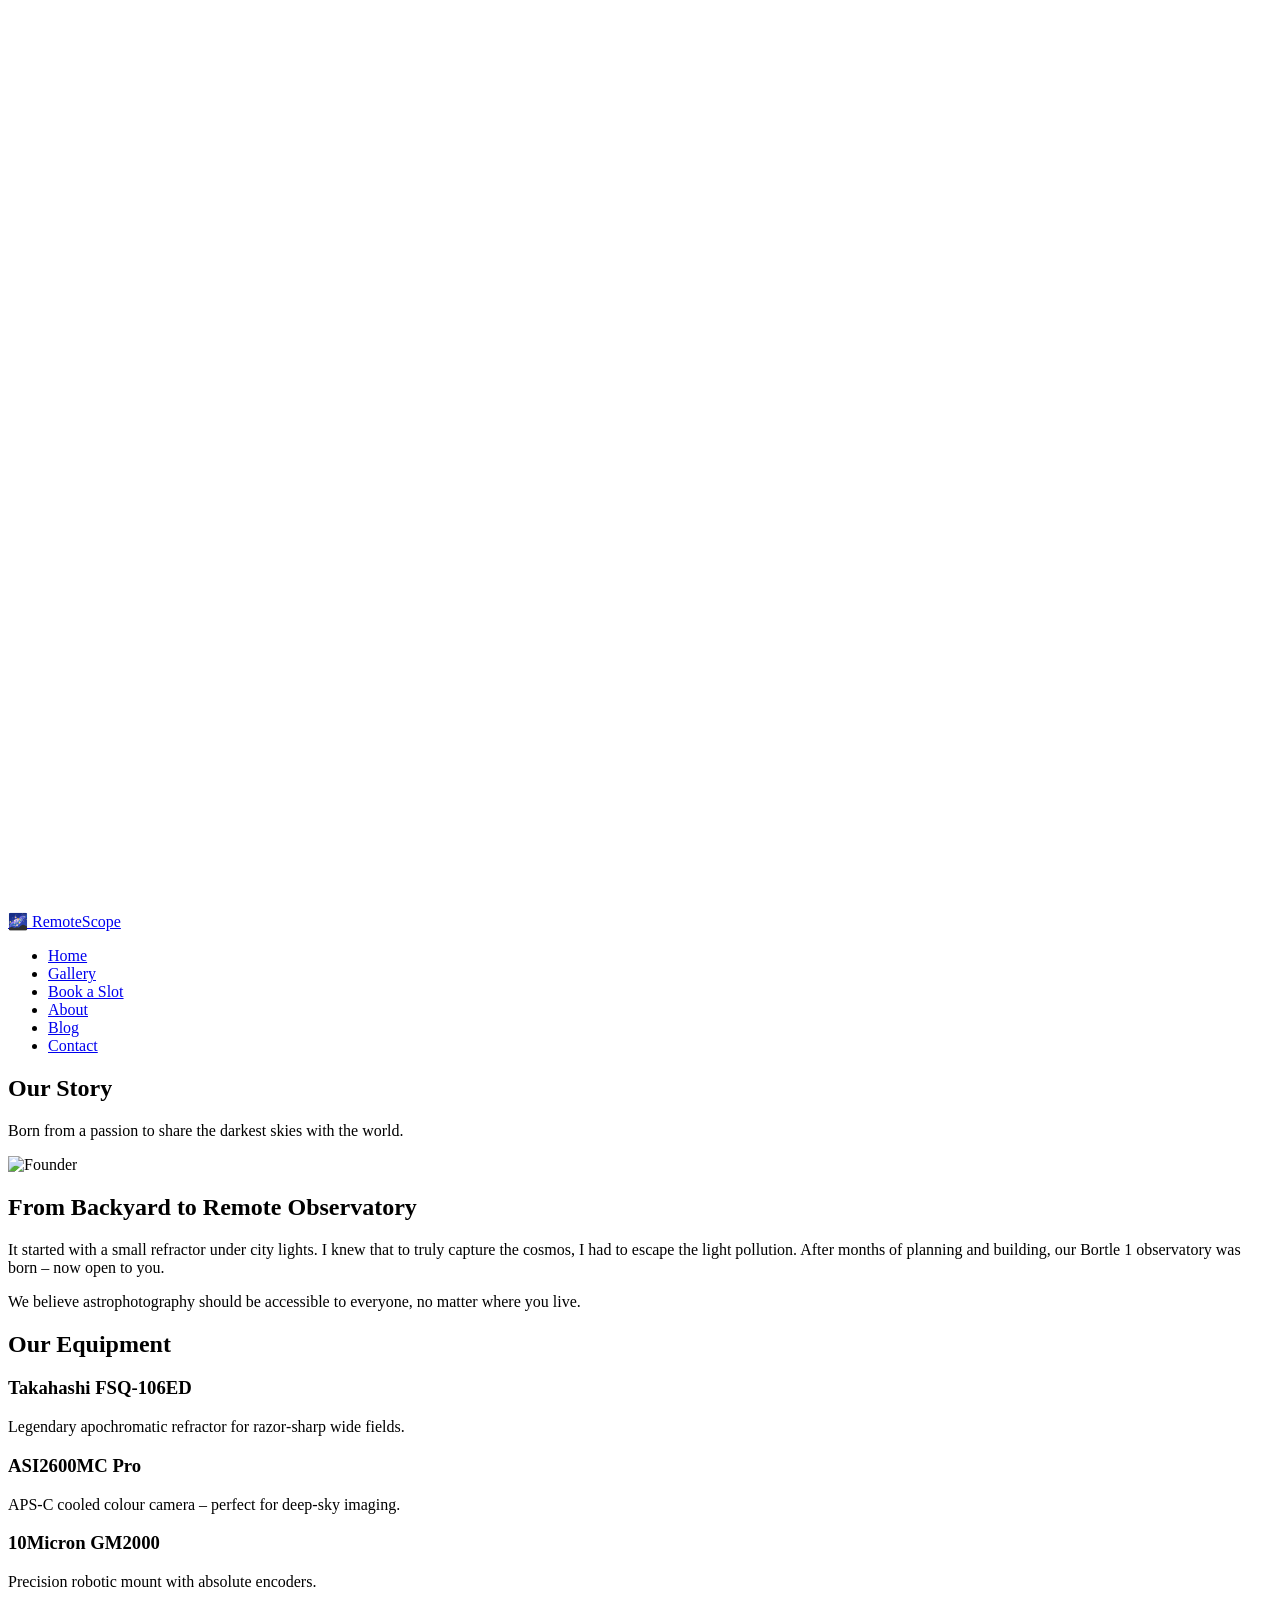
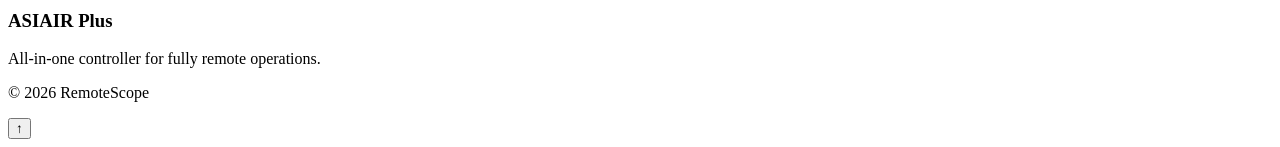
==== about.html @ e5c49874 "Add About page with content and structure This file contains the HTML structure for the About page, " ====
<!DOCTYPE html>
<html lang="en">
<head>
  <meta charset="UTF-8">
  <meta name="viewport" content="width=device-width, initial-scale=1.0">
  <title>About | RemoteScope</title>
  <link rel="stylesheet" href="styles.css">
</head>
<body>
  <canvas id="starfield-canvas"></canvas>
  <nav id="navbar">
    <div class="nav-container">
      <a href="index.html" class="logo">🌌 RemoteScope</a>
      <ul class="nav-links">
        <li><a href="index.html">Home</a></li>
        <li><a href="gallery.html">Gallery</a></li>
        <li><a href="pricing.html">Book a Slot</a></li>
        <li><a href="about.html" class="active">About</a></li>
        <li><a href="blog.html">Blog</a></li>
        <li><a href="contact.html">Contact</a></li>
      </ul>
    </div>
  </nav>

  <section class="page-hero">
    <h1>Our Story</h1>
    <p>Born from a passion to share the darkest skies with the world.</p>
  </section>

  <div class="about-section reveal">
    <div class="founder-img">
      <img src="https://placehold.co/600x400/0b0f19/6C63FF?text=Your+Photo" alt="Founder">
    </div>
    <div class="founder-text">
      <h2>From Backyard to Remote Observatory</h2>
      <p>It started with a small refractor under city lights. I knew that to truly capture the cosmos, I had to escape the light pollution. After months of planning and building, our Bortle 1 observatory was born – now open to you.</p>
      <p>We believe astrophotography should be accessible to everyone, no matter where you live.</p>
    </div>
  </div>

  <section class="equipment-section reveal">
    <h2 class="section-title">Our Equipment</h2>
    <div class="equipment-list">
      <div class="equipment-item">
        <h3>Takahashi FSQ-106ED</h3>
        <p>Legendary apochromatic refractor for razor‑sharp wide fields.</p>
      </div>
      <div class="equipment-item">
        <h3>ASI2600MC Pro</h3>
        <p>APS‑C cooled colour camera – perfect for deep‑sky imaging.</p>
      </div>
      <div class="equipment-item">
        <h3>10Micron GM2000</h3>
        <p>Precision robotic mount with absolute encoders.</p>
      </div>
      <div class="equipment-item">
        <h3>ASIAIR Plus</h3>
        <p>All‑in‑one controller for fully remote operations.</p>
      </div>
    </div>
  </section>

  <footer>
    <p>© 2026 RemoteScope</p>
  </footer>
  <button id="back-to-top" class="back-to-top">↑</button>
  <script src="script.js"></script>
</body>
</html>
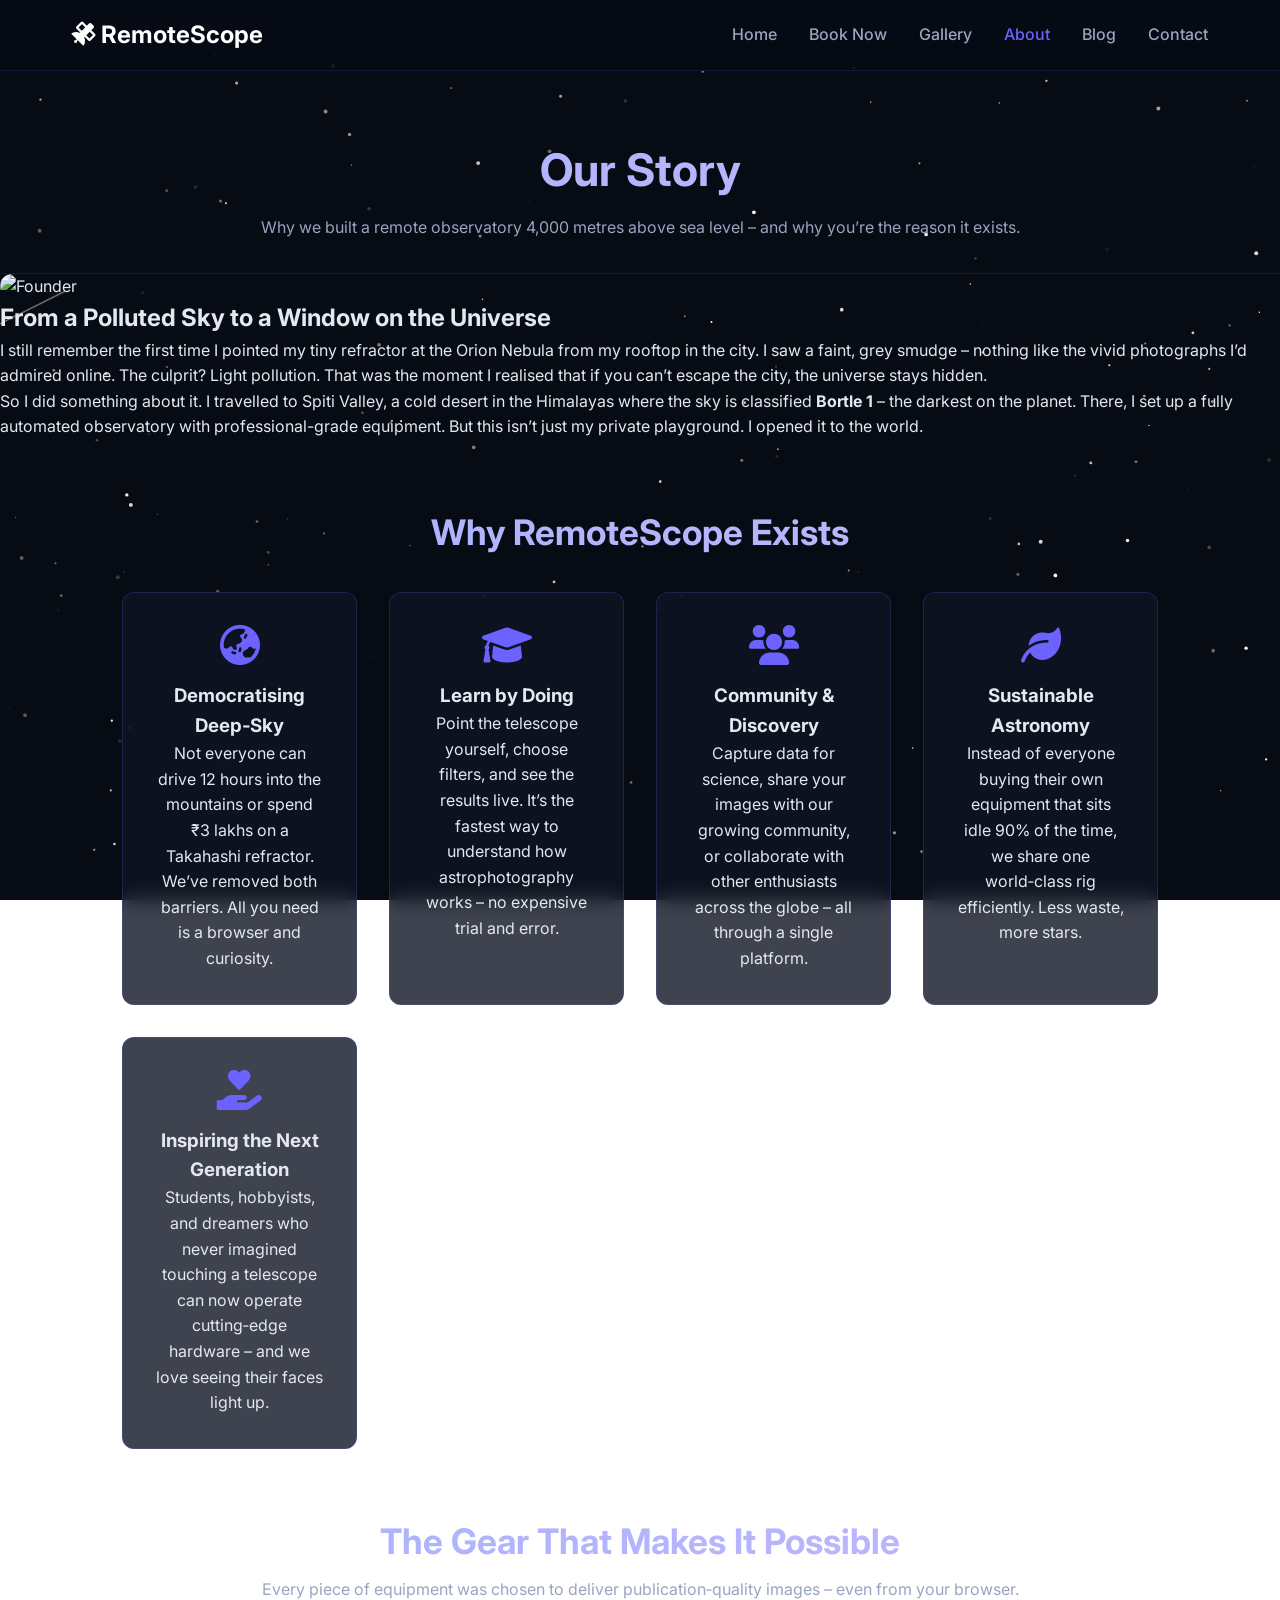
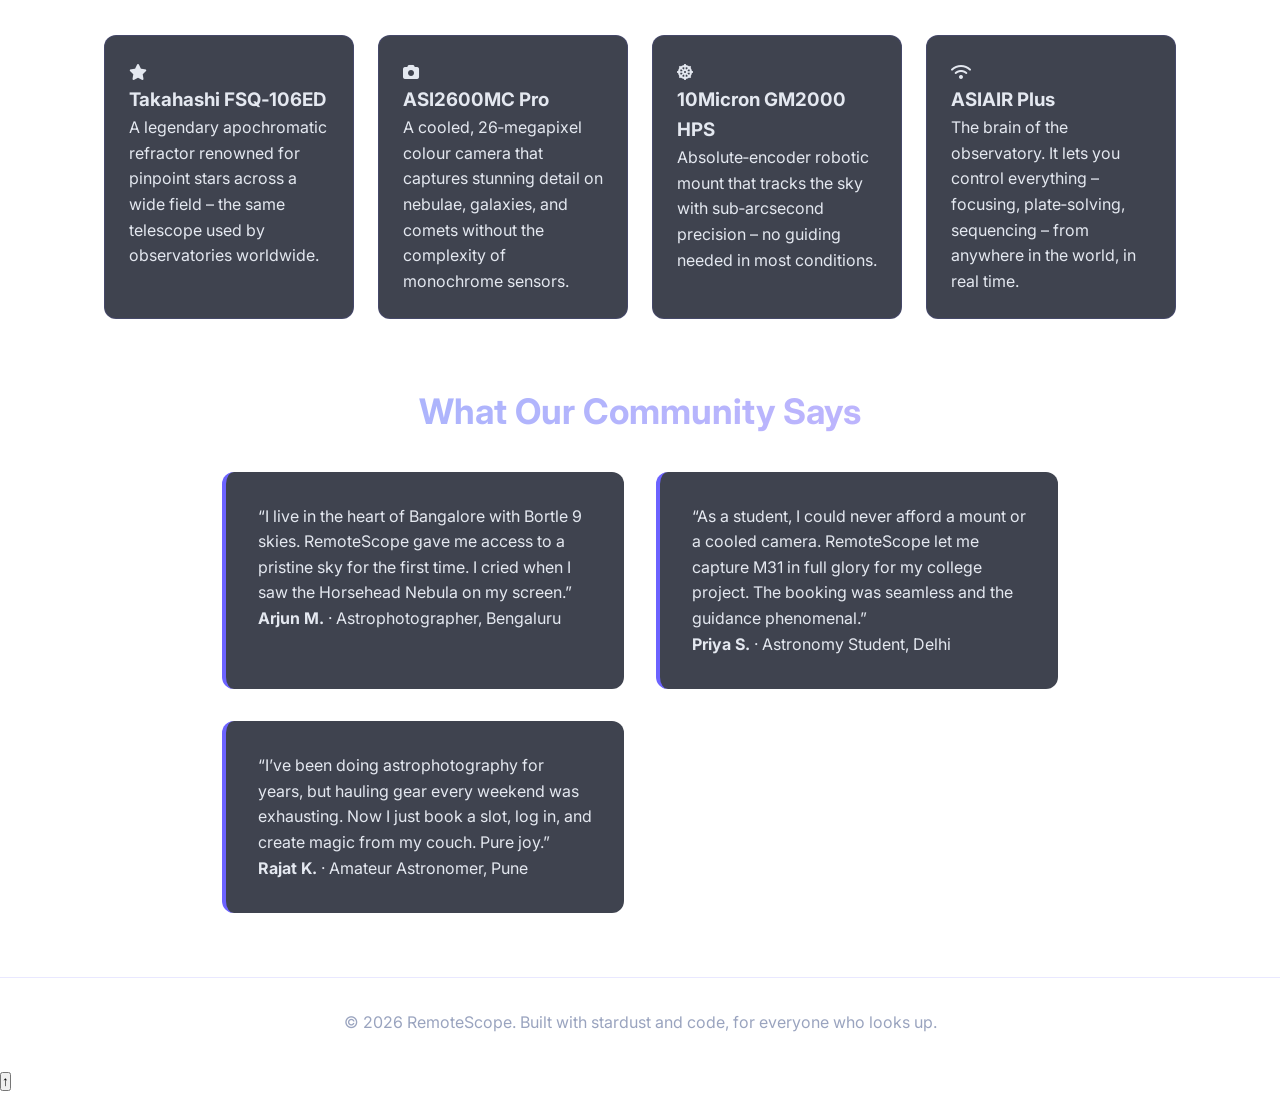
==== commit 7d215521: "Revise About page content and styling Updated the About page with new content, styles, and structure" ====
--- a/about.html
+++ b/about.html
@@ -4,17 +4,19 @@
   <meta charset="UTF-8">
   <meta name="viewport" content="width=device-width, initial-scale=1.0">
   <title>About | RemoteScope</title>
-  <link rel="stylesheet" href="styles.css">
+  <link rel="stylesheet" href="style.css">
+  <link href="https://fonts.googleapis.com/css2?family=Inter:wght@400;600;800&display=swap" rel="stylesheet">
+  <link rel="stylesheet" href="https://cdnjs.cloudflare.com/ajax/libs/font-awesome/6.0.0-beta3/css/all.min.css">
 </head>
 <body>
-  <canvas id="starfield-canvas"></canvas>
-  <nav id="navbar">
+  <canvas id="stars-canvas"></canvas>
+  <nav class="navbar">
     <div class="nav-container">
-      <a href="index.html" class="logo">🌌 RemoteScope</a>
+      <a href="index.html" class="logo"><i class="fas fa-satellite"></i> RemoteScope</a>
       <ul class="nav-links">
         <li><a href="index.html">Home</a></li>
+        <li><a href="booking.html">Book Now</a></li>
         <li><a href="gallery.html">Gallery</a></li>
-        <li><a href="pricing.html">Book a Slot</a></li>
         <li><a href="about.html" class="active">About</a></li>
         <li><a href="blog.html">Blog</a></li>
         <li><a href="contact.html">Contact</a></li>
@@ -24,44 +26,99 @@
 
   <section class="page-hero">
     <h1>Our Story</h1>
-    <p>Born from a passion to share the darkest skies with the world.</p>
+    <p>Why we built a remote observatory 4,000 metres above sea level – and why you’re the reason it exists.</p>
   </section>
 
   <div class="about-section reveal">
     <div class="founder-img">
-      <img src="https://placehold.co/600x400/0b0f19/6C63FF?text=Your+Photo" alt="Founder">
+      <!-- Replace with your actual photo: <img src="images/your-photo.jpg" alt="Founder"> -->
+      <img src="https://placehold.co/600x400/0b0f19/6C63FF?text=Your+Photo+Here" alt="Founder">
     </div>
     <div class="founder-text">
-      <h2>From Backyard to Remote Observatory</h2>
-      <p>It started with a small refractor under city lights. I knew that to truly capture the cosmos, I had to escape the light pollution. After months of planning and building, our Bortle 1 observatory was born – now open to you.</p>
-      <p>We believe astrophotography should be accessible to everyone, no matter where you live.</p>
+      <h2>From a Polluted Sky to a Window on the Universe</h2>
+      <p>I still remember the first time I pointed my tiny refractor at the Orion Nebula from my rooftop in the city. I saw a faint, grey smudge – nothing like the vivid photographs I’d admired online. The culprit? Light pollution. That was the moment I realised that if you can’t escape the city, the universe stays hidden.</p>
+      <p>So I did something about it. I travelled to Spiti Valley, a cold desert in the Himalayas where the sky is classified <strong>Bortle 1</strong> – the darkest on the planet. There, I set up a fully automated observatory with professional-grade equipment. But this isn’t just my private playground. I opened it to the world.</p>
     </div>
   </div>
 
+  <section class="features-section reveal">
+    <h2 class="section-title">Why RemoteScope Exists</h2>
+    <div class="features-grid">
+      <div class="feature-card">
+        <i class="fas fa-globe-asia"></i>
+        <h3>Democratising Deep‑Sky</h3>
+        <p>Not everyone can drive 12 hours into the mountains or spend ₹3 lakhs on a Takahashi refractor. We’ve removed both barriers. All you need is a browser and curiosity.</p>
+      </div>
+      <div class="feature-card">
+        <i class="fas fa-graduation-cap"></i>
+        <h3>Learn by Doing</h3>
+        <p>Point the telescope yourself, choose filters, and see the results live. It’s the fastest way to understand how astrophotography works – no expensive trial and error.</p>
+      </div>
+      <div class="feature-card">
+        <i class="fas fa-users"></i>
+        <h3>Community & Discovery</h3>
+        <p>Capture data for science, share your images with our growing community, or collaborate with other enthusiasts across the globe – all through a single platform.</p>
+      </div>
+      <div class="feature-card">
+        <i class="fas fa-leaf"></i>
+        <h3>Sustainable Astronomy</h3>
+        <p>Instead of everyone buying their own equipment that sits idle 90% of the time, we share one world‑class rig efficiently. Less waste, more stars.</p>
+      </div>
+      <div class="feature-card">
+        <i class="fas fa-hand-holding-heart"></i>
+        <h3>Inspiring the Next Generation</h3>
+        <p>Students, hobbyists, and dreamers who never imagined touching a telescope can now operate cutting‑edge hardware – and we love seeing their faces light up.</p>
+      </div>
+    </div>
+  </section>
+
   <section class="equipment-section reveal">
-    <h2 class="section-title">Our Equipment</h2>
-    <div class="equipment-list">
-      <div class="equipment-item">
-        <h3>Takahashi FSQ-106ED</h3>
-        <p>Legendary apochromatic refractor for razor‑sharp wide fields.</p>
+    <h2 class="section-title">The Gear That Makes It Possible</h2>
+    <p class="section-subtitle">Every piece of equipment was chosen to deliver publication‑quality images – even from your browser.</p>
+    <div class="equipment-grid">
+      <div class="equipment-card">
+        <i class="fas fa-star"></i>
+        <h3>Takahashi FSQ‑106ED</h3>
+        <p>A legendary apochromatic refractor renowned for pinpoint stars across a wide field – the same telescope used by observatories worldwide.</p>
       </div>
-      <div class="equipment-item">
+      <div class="equipment-card">
+        <i class="fas fa-camera"></i>
         <h3>ASI2600MC Pro</h3>
-        <p>APS‑C cooled colour camera – perfect for deep‑sky imaging.</p>
+        <p>A cooled, 26‑megapixel colour camera that captures stunning detail on nebulae, galaxies, and comets without the complexity of monochrome sensors.</p>
       </div>
-      <div class="equipment-item">
-        <h3>10Micron GM2000</h3>
-        <p>Precision robotic mount with absolute encoders.</p>
+      <div class="equipment-card">
+        <i class="fas fa-dharmachakra"></i>
+        <h3>10Micron GM2000 HPS</h3>
+        <p>Absolute‑encoder robotic mount that tracks the sky with sub‑arcsecond precision – no guiding needed in most conditions.</p>
       </div>
-      <div class="equipment-item">
+      <div class="equipment-card">
+        <i class="fas fa-wifi"></i>
         <h3>ASIAIR Plus</h3>
-        <p>All‑in‑one controller for fully remote operations.</p>
+        <p>The brain of the observatory. It lets you control everything – focusing, plate‑solving, sequencing – from anywhere in the world, in real time.</p>
+      </div>
+    </div>
+  </section>
+
+  <section class="testimonials-section reveal">
+    <h2 class="section-title">What Our Community Says</h2>
+    <div class="testimonial-grid">
+      <div class="testimonial-card">
+        <p>“I live in the heart of Bangalore with Bortle 9 skies. RemoteScope gave me access to a pristine sky for the first time. I cried when I saw the Horsehead Nebula on my screen.”</p>
+        <div><strong>Arjun M.</strong> · Astrophotographer, Bengaluru</div>
+      </div>
+      <div class="testimonial-card">
+        <p>“As a student, I could never afford a mount or a cooled camera. RemoteScope let me capture M31 in full glory for my college project. The booking was seamless and the guidance phenomenal.”</p>
+        <div><strong>Priya S.</strong> · Astronomy Student, Delhi</div>
+      </div>
+      <div class="testimonial-card">
+        <p>“I’ve been doing astrophotography for years, but hauling gear every weekend was exhausting. Now I just book a slot, log in, and create magic from my couch. Pure joy.”</p>
+        <div><strong>Rajat K.</strong> · Amateur Astronomer, Pune</div>
       </div>
     </div>
   </section>
 
   <footer>
-    <p>© 2026 RemoteScope</p>
+    <p>© 2026 RemoteScope. Built with stardust and code, for everyone who looks up.</p>
   </footer>
   <button id="back-to-top" class="back-to-top">↑</button>
   <script src="script.js"></script>
--- a/style.css
+++ b/style.css
@@ -0,0 +1,905 @@
+:root {
+    --bg-deep: #060b14;
+    --card-bg: rgba(15, 20, 35, 0.8);
+    --text: #e4e8f0;
+    --text-secondary: #9aa4bf;
+    --accent: #6C63FF;
+    --accent-glow: rgba(108, 99, 255, 0.4);
+    --radius: 12px;
+    --transition: 0.3s ease;
+}
+
+* {
+    margin: 0;
+    padding: 0;
+    box-sizing: border-box;
+}
+
+body {
+    background: transparent;
+    color: var(--text);
+    font-family: 'Inter', sans-serif;
+    line-height: 1.6;
+    overflow-x: hidden;
+    position: relative;
+}
+
+body::after {
+    content: '';
+    position: fixed;
+    top: 0; left: 0;
+    width: 100%; height: 100%;
+    background: var(--bg-deep);
+    z-index: -2;
+}
+
+/* Falling Stars Canvas */
+#stars-canvas {
+    position: fixed;
+    top: 0;
+    left: 0;
+    width: 100%;
+    height: 100%;
+    z-index: -1;
+    opacity: 1.0;
+}
+
+/* 3×8 Responsive Grid */
+.image-grid-section {
+    max-width: 1200px;
+    margin: 4rem auto;
+    padding: 0 2rem;
+}
+.grid-3x8 {
+    display: grid;
+    grid-template-columns: repeat(3, 1fr);
+    gap: 1rem;
+    margin-top: 2rem;
+}
+.grid-3x8 img {
+    width: 100%;
+    height: 180px;
+    object-fit: cover;
+    border-radius: var(--radius);
+    transition: transform 0.3s;
+    cursor: pointer;
+}
+.grid-3x8 img:hover {
+    transform: scale(1.03);
+}
+
+.features-section {
+    max-width: 1100px;
+    margin: 4rem auto;
+    padding: 0 2rem;
+}
+.features-grid {
+    display: grid;
+    grid-template-columns: repeat(auto-fit, minmax(220px, 1fr));
+    gap: 2rem;
+    margin-top: 2rem;
+}
+.feature-card {
+    background: var(--card-bg);
+    backdrop-filter: blur(10px);
+    padding: 2rem;
+    border-radius: var(--radius);
+    text-align: center;
+    border: 1px solid rgba(108, 99, 255, 0.2);
+}
+.feature-card i {
+    font-size: 2.5rem;
+    color: var(--accent);
+    margin-bottom: 1rem;
+}
+.testimonials-section {
+    max-width: 900px;
+    margin: 4rem auto;
+    padding: 0 2rem;
+}
+.testimonial-grid {
+    display: grid;
+    grid-template-columns: repeat(auto-fit, minmax(280px, 1fr));
+    gap: 2rem;
+    margin-top: 2rem;
+}
+.testimonial-card {
+    background: var(--card-bg);
+    backdrop-filter: blur(10px);
+    padding: 2rem;
+    border-radius: var(--radius);
+    border-left: 4px solid var(--accent);
+}
+/* Navigation */
+.navbar {
+    display: flex;
+    justify-content: center;
+    position: sticky;
+    top: 0;
+    z-index: 1001;
+    backdrop-filter: blur(15px);
+    background: rgba(6, 11, 20, 0.8);
+    border-bottom: 1px solid rgba(108, 99, 255, 0.15);
+    padding: 1rem 0;
+}
+.nav-container {
+    display: flex;
+    align-items: center;
+    justify-content: space-between;
+    width: 100%;
+    max-width: 1200px;
+    margin: 0 auto;
+    padding: 0 2rem;
+}
+.logo {
+    font-size: 1.5rem;
+    font-weight: 700;
+    color: white;
+    text-decoration: none;
+}
+.nav-links {
+    display: flex;
+    list-style: none;
+    gap: 2rem;
+}
+.nav-links a {
+    color: var(--text-secondary);
+    text-decoration: none;
+    font-weight: 500;
+    transition: color var(--transition);
+}
+.nav-links a:hover,
+.nav-links a.active {
+    color: var(--accent);
+}
+
+/* Buttons */
+.btn-primary {
+    background: linear-gradient(135deg, var(--accent), #e942f5);
+    color: white;
+    border: none;
+    padding: 0.8rem 2rem;
+    border-radius: 50px;
+    font-weight: 600;
+    text-decoration: none;
+    display: inline-block;
+    cursor: pointer;
+    transition: transform 0.2s, box-shadow 0.2s;
+    text-align: center;
+}
+.btn-primary:hover {
+    transform: translateY(-2px);
+    box-shadow: 0 10px 25px var(--accent-glow);
+}
+.pulse {
+    animation: pulse 2s infinite;
+}
+@keyframes pulse {
+    0% { box-shadow: 0 0 0 0 rgba(108, 99, 255, 0.6); }
+    70% { box-shadow: 0 0 0 15px rgba(108, 99, 255, 0); }
+    100% { box-shadow: 0 0 0 0 rgba(108, 99, 255, 0); }
+}
+
+/* Hero Section (Home) */
+.hero {
+    min-height: 90vh;
+    display: flex;
+    align-items: center;
+    justify-content: center;
+    text-align: center;
+    position: relative;
+    padding: 2rem;
+}
+.hero-content {
+    max-width: 800px;
+    z-index: 2;
+    color: #ffffff;
+    text-shadow: 0 0 30px rgba(0, 0, 0, 0.7);
+}
+.hero-content h1 {
+    font-size: 3.2rem;
+    color: #ffffff;
+    margin-bottom: 1rem;
+    text-shadow: 0 0 15px rgba(0, 0, 0, 0.5);
+    line-height: 1.2;
+}
+.hero-background {
+    position: absolute;
+    top: 0;
+    left: 0;
+    width: 100%;
+    height: 100%;
+    background-size: cover;
+    background-position: center;
+    background-repeat: no-repeat;
+    opacity: 0.9;
+    z-index: 0;
+    pointer-events: none;
+}
+.price-highlight {
+    color: #FFD966;
+    font-weight: 900;
+    text-shadow:
+        0 0 10px #000000,
+        0 0 20px #000000,
+        0 0 40px rgba(255, 217, 102, 0.8);
+    background: rgba(0, 0, 0, 0.45);
+    padding: 0.2rem 0.6rem;
+    border-radius: 8px;
+    display: inline-block;
+}
+.hero-content p {
+    font-size: 1.2rem;
+    color: #ffffff;
+    margin-bottom: 2rem;
+    text-shadow: 0 0 20px rgba(0, 0, 0, 0.8), 0 0 40px rgba(0, 0, 0, 0.5);
+}
+.badge {
+    display: inline-block;
+    background: rgba(108, 99, 255, 0.2);
+    color: var(--accent);
+    padding: 0.3rem 1rem;
+    border-radius: 20px;
+    margin-bottom: 1rem;
+    font-size: 0.9rem;
+    font-weight: 600;
+}
+.hero-images img {
+    position: absolute;
+    border-radius: 12px;
+    opacity: 0.6;
+    animation: float 6s infinite alternate;
+    object-fit: cover;
+}
+.img1 { top: 8%; left: 5%; width: 180px; height: 180px; }
+.img2 { top: 10%; right: 8%; width: 200px; height: 200px; }
+.img3 { bottom: 12%; left: 10%; width: 160px; height: 160px; }
+.img4 { bottom: 8%; right: 12%; width: 190px; height: 190px; }
+@keyframes float {
+    from { transform: translateY(0px); }
+    to { transform: translateY(20px); }
+}
+
+/* Trust Bar */
+.trust-bar {
+    display: flex;
+    justify-content: center;
+    gap: 3rem;
+    background: var(--card-bg);
+    backdrop-filter: blur(10px);
+    padding: 1.5rem;
+    border: 1px solid rgba(108, 99, 255, 0.2);
+    border-radius: var(--radius);
+    max-width: 900px;
+    margin: 2rem auto;
+    flex-wrap: wrap;
+}
+.trust-item {
+    display: flex;
+    align-items: center;
+    gap: 0.5rem;
+    font-weight: 600;
+}
+
+/* Equipment Flip Cards */
+.equipment-section {
+    max-width: 1200px;
+    margin: 4rem auto;
+    padding: 0 2rem;
+}
+.section-title {
+    font-size: 2.2rem;
+    text-align: center;
+    margin-bottom: 0.5rem;
+    background: linear-gradient(135deg, #a5b4fc, #c4b5fd);
+    -webkit-background-clip: text;
+    -webkit-text-fill-color: transparent;
+}
+.section-subtitle {
+    text-align: center;
+    color: var(--text-secondary);
+    margin-bottom: 2rem;
+}
+.flip-grid {
+    display: grid;
+    grid-template-columns: repeat(4, 1fr);
+    gap: 2rem;
+}
+.flip-card {
+    background: transparent;
+    height: 280px;
+    perspective: 1000px;
+    cursor: pointer;
+}
+.flip-inner {
+    position: relative;
+    width: 100%;
+    height: 100%;
+    transition: transform 0.5s ease;
+    transform-style: preserve-3d;
+}
+.flip-card.flipped .flip-inner {
+    transform: rotateY(180deg);
+}
+.flip-front, .flip-back {
+    position: absolute;
+    width: 100%;
+    height: 100%;
+    backface-visibility: hidden;
+    border-radius: var(--radius);
+    overflow: hidden;
+    border: 1px solid rgba(108, 99, 255, 0.2);
+}
+.flip-front {
+    background: var(--card-bg);
+    display: flex;
+    flex-direction: column;
+    align-items: center;
+    justify-content: center;
+    padding: 1.5rem;
+    z-index: 2;
+}
+.flip-front h3 {
+    color: var(--text);
+    margin-bottom: 0.3rem;
+}
+.flip-front p {
+    color: var(--accent);
+    font-weight: 600;
+}
+.flip-front .front-preview-img {
+    position: absolute;
+    top: 0; left: 0;
+    width: 100%;
+    height: 100%;
+    object-fit: cover;
+    opacity: 0.4;
+    z-index: -1;
+    border-radius: var(--radius);
+}
+.flip-back {
+    background: rgba(20, 26, 41, 0.95);
+    transform: rotateY(180deg);
+    display: flex;
+    flex-direction: column;
+    align-items: center;
+    justify-content: center;
+    padding: 1rem;
+}
+.flip-back img {
+    width: 100%;
+    height: 150px;
+    object-fit: cover;
+    border-radius: 8px;
+    margin-bottom: 1rem;
+}
+.flip-back .book-now-btn {
+    display: inline-block;
+    background: linear-gradient(135deg, var(--accent), #e942f5);
+    color: white;
+    padding: 0.6rem 1.5rem;
+    border-radius: 50px;
+    text-decoration: none;
+    font-weight: 600;
+    transition: transform 0.2s, box-shadow 0.2s;
+}
+.flip-back .book-now-btn:hover {
+    transform: translateY(-2px);
+    box-shadow: 0 10px 25px var(--accent-glow);
+}
+
+/* Page Hero (shared for inner pages) */
+.page-hero {
+    text-align: center;
+    padding: 4rem 2rem 2rem;
+    border-bottom: 1px solid rgba(108, 99, 255, 0.15);
+}
+.page-hero h1 {
+    font-size: 2.8rem;
+    background: linear-gradient(135deg, #a5b4fc, #c4b5fd);
+    -webkit-background-clip: text;
+    -webkit-text-fill-color: transparent;
+}
+.page-hero p {
+    color: var(--text-secondary);
+    margin-top: 0.5rem;
+}
+
+/* Booking Page Layout */
+.booking-container {
+    display: grid;
+    grid-template-columns: 1fr 350px;
+    gap: 2rem;
+    max-width: 1200px;
+    margin: 2rem auto;
+    padding: 0 2rem;
+}
+.booking-form-panel {
+    background: var(--card-bg);
+    backdrop-filter: blur(15px);
+    border: 1px solid rgba(108, 99, 255, 0.2);
+    border-radius: var(--radius);
+    padding: 2rem;
+    overflow: visible;          /* no scroll, expands naturally */
+}
+.weather-panel {
+    background: var(--card-bg);
+    backdrop-filter: blur(15px);
+    border: 1px solid rgba(108, 99, 255, 0.2);
+    border-radius: var(--radius);
+    padding: 1.5rem;
+    max-height: 70vh;           /* only weather panel scrolls if needed */
+    overflow-y: auto;
+}
+.booking-form-panel h1 {
+    font-size: 1.8rem;
+    margin-bottom: 1.5rem;
+}
+.form-group {
+    margin-bottom: 0.8rem;
+}
+.form-group label {
+    display: block;
+    margin-bottom: 0.4rem;
+    color: var(--text-secondary);
+    font-weight: 500;
+}
+select, input[type="date"], input[type="time"], input[type="email"] {
+    width: 100%;
+    padding: 0.8rem;
+    background: rgba(255,255,255,0.05);
+    border: 1px solid rgba(108, 99, 255, 0.3);
+    border-radius: 8px;
+    color: white;
+    font-family: inherit;
+}
+.filter-checkboxes {
+    display: flex;
+    flex-wrap: wrap;
+    gap: 1rem;
+}
+.filter-checkboxes label {
+    display: flex;
+    align-items: center;
+    gap: 0.3rem;
+    font-size: 0.9rem;
+    color: var(--text);
+}
+.checkbox-option {
+    display: flex;
+    align-items: center;
+    gap: 0.5rem;
+    margin-bottom: 0.5rem;
+}
+.price-display {
+    background: rgba(108, 99, 255, 0.15);
+    padding: 1rem;
+    border-radius: var(--radius);
+    text-align: center;
+    margin: 1.5rem 0;
+}
+.price-display h2 {
+    color: var(--accent);
+}
+.qr-code {
+    width: 150px;
+    margin: 1rem auto;
+    display: block;
+    border-radius: 8px;
+    background: white;
+    padding: 0.5rem;
+}
+.full-width {
+    width: 100%;
+}
+
+/* Weather Panel Details */
+.weather-panel h2 {
+    font-size: 1.3rem;
+    margin-bottom: 0.8rem;
+    position: sticky;
+    top: 0;
+    background: var(--card-bg);
+    padding-bottom: 0.5rem;
+    z-index: 1;
+}
+.weather-grid {
+    display: flex;
+    flex-direction: column;
+    gap: 0.5rem;
+}
+.weather-card {
+    background: rgba(255,255,255,0.03);
+    padding: 0.6rem 0.8rem;
+    border-radius: 8px;
+    display: flex;
+    align-items: center;
+    justify-content: space-between;
+    border: 1px solid rgba(108, 99, 255, 0.08);
+    font-size: 0.9rem;
+}
+.weather-card i {
+    font-size: 1.2rem;
+    width: 2rem;
+    text-align: center;
+    color: var(--accent);
+}
+.weather-card > div {
+    flex: 1;
+    margin-left: 0.5rem;
+}
+.weather-card .temps {
+    font-weight: 600;
+}
+.weather-panel::-webkit-scrollbar {
+    width: 5px;
+}
+.weather-panel::-webkit-scrollbar-track {
+    background: transparent;
+}
+.weather-panel::-webkit-scrollbar-thumb {
+    background: var(--accent);
+    border-radius: 10px;
+}
+
+/* Gallery Masonry */
+.masonry-grid {
+    display: grid;
+    grid-template-columns: repeat(auto-fill, minmax(280px, 1fr));
+    gap: 1.5rem;
+    padding: 2rem;
+    max-width: 1400px;
+    margin: 0 auto;
+}
+.gallery-card img {
+    width: 100%;
+    border-radius: var(--radius);
+    transition: transform 0.3s;
+    cursor: pointer;
+}
+.gallery-card img:hover {
+    transform: scale(1.03);
+}
+.lightbox {
+    display: none;
+    position: fixed;
+    top: 0; left: 0;
+    width: 100%; height: 100%;
+    background: rgba(0,0,0,0.9);
+    z-index: 2000;
+    justify-content: center;
+    align-items: center;
+    flex-direction: column;
+}
+.lightbox.active {
+    display: flex;
+}
+.lightbox img {
+    max-width: 90%;
+    max-height: 80vh;
+    border-radius: 8px;
+}
+.close-lightbox {
+    position: absolute;
+    top: 30px;
+    right: 50px;
+    font-size: 3rem;
+    color: white;
+    cursor: pointer;
+}
+
+/* About */
+.about-flex {
+    display: flex;
+    gap: 2rem;
+    max-width: 1000px;
+    margin: 3rem auto;
+    padding: 0 2rem;
+    align-items: center;
+}
+.founder-img img {
+    width: 300px;
+    border-radius: var(--radius);
+}
+.equipment-grid {
+    display: grid;
+    grid-template-columns: repeat(4, 1fr);
+    gap: 1.5rem;
+    max-width: 1200px;
+    margin: 2rem auto;
+    padding: 0 2rem;
+}
+.equipment-card {
+    background: var(--card-bg);
+    backdrop-filter: blur(10px);
+    padding: 1.5rem;
+    border-radius: var(--radius);
+    border: 1px solid rgba(108, 99, 255, 0.15);
+}
+
+/* Blog */
+.blog-grid {
+    display: grid;
+    grid-template-columns: repeat(auto-fill, minmax(300px, 1fr));
+    gap: 2rem;
+    max-width: 1200px;
+    margin: 2rem auto;
+    padding: 0 2rem;
+}
+.blog-card {
+    background: var(--card-bg);
+    backdrop-filter: blur(10px);
+    border-radius: var(--radius);
+    overflow: hidden;
+    border: 1px solid rgba(108, 99, 255, 0.15);
+}
+.blog-card img {
+    width: 100%;
+    height: 200px;
+    object-fit: cover;
+}
+.blog-card-content {
+    padding: 1.5rem;
+}
+
+/* Contact */
+.contact-form {
+    max-width: 700px;
+    margin: 3rem auto;
+    padding: 0 2rem;
+}
+.contact-form input,
+.contact-form textarea {
+    width: 100%;
+    padding: 1rem;
+    margin-bottom: 1.5rem;
+    background: rgba(255,255,255,0.05);
+    border: 1px solid rgba(108, 99, 255, 0.3);
+    border-radius: 8px;
+    color: white;
+    font-family: inherit;
+}
+
+/* Footer */
+footer {
+    text-align: center;
+    padding: 2rem;
+    border-top: 1px solid rgba(108, 99, 255, 0.15);
+    margin-top: 1.5rem;
+    color: var(--text-secondary);
+}
+
+/* Responsive */
+@media (max-width: 768px) {
+    .flip-grid {
+        grid-template-columns: repeat(2, 1fr);
+    }
+    .booking-container {
+        grid-template-columns: 1fr;
+    }
+    .weather-panel {
+        max-height: none;          /* let it be full height on mobile */
+    }
+    .about-flex {
+        flex-direction: column;
+        text-align: center;
+    }
+    .equipment-grid {
+        grid-template-columns: repeat(2, 1fr);
+    }
+    .hero-content h1 {
+        font-size: 2.2rem;
+    }
+    .hero-images {
+        display: none;
+    }
+}
+/* General typography scale down */
+@media (max-width: 768px) {
+  .hero-content h1 {
+    font-size: 2.2rem;
+  }
+  .hero-content p {
+    font-size: 1rem;
+  }
+  .section-title {
+    font-size: 1.8rem;
+  }
+  .page-hero h1 {
+    font-size: 2rem;
+  }
+}
+
+@media (max-width: 768px) {
+  .nav-links {
+    display: none;
+  }
+  .nav-container {
+    justify-content: space-between;
+  }
+}
+
+@media (max-width: 768px) {
+  .trust-bar {
+    flex-direction: column;
+    gap: 1rem;
+    align-items: center;
+    text-align: center;
+  }
+}
+
+@media (max-width: 900px) {
+  .flip-grid {
+    grid-template-columns: repeat(2, 1fr);
+  }
+}
+@media (max-width: 500px) {
+  .flip-grid {
+    grid-template-columns: 1fr;
+  }
+}
+
+@media (max-width: 768px) {
+  .features-grid {
+    grid-template-columns: repeat(2, 1fr);
+  }
+}
+@media (max-width: 480px) {
+  .features-grid {
+    grid-template-columns: 1fr;
+  }
+}
+
+@media (max-width: 768px) {
+  .grid-3x8 {
+    grid-template-columns: repeat(2, 1fr);
+  }
+}
+@media (max-width: 480px) {
+  .grid-3x8 {
+    grid-template-columns: 1fr;
+  }
+}
+
+@media (max-width: 600px) {
+  .testimonial-grid {
+    grid-template-columns: 1fr;
+  }
+}
+
+@media (max-width: 768px) {
+  .about-flex {
+    flex-direction: column;
+    text-align: center;
+  }
+  .founder-img img {
+    width: 80%;
+    margin: 0 auto;
+  }
+}
+
+@media (max-width: 768px) {
+  .equipment-grid {
+    grid-template-columns: repeat(2, 1fr);
+  }
+}
+@media (max-width: 480px) {
+  .equipment-grid {
+    grid-template-columns: 1fr;
+  }
+}
+
+@media (max-width: 600px) {
+  .masonry-grid {
+    grid-template-columns: repeat(auto-fill, minmax(200px, 1fr));
+  }
+}
+
+@media (max-width: 600px) {
+  .blog-grid {
+    grid-template-columns: 1fr;
+  }
+}
+
+@media (max-width: 480px) {
+  .contact-form {
+    padding: 0 1rem;
+  }
+  .contact-form input,
+  .contact-form textarea {
+    padding: 0.8rem;
+  }
+}
+
+body, html {
+  overflow-x: hidden;
+}
+img, video, canvas {
+  max-width: 100%;
+  height: auto;
+}
+
+/* Mobile Menu */
+.menu-toggle {
+    display: none;
+    flex-direction: column;
+    justify-content: center;
+    align-items: center;
+    width: 44px;
+    height: 44px;
+    background: transparent;
+    border: none;
+    cursor: pointer;
+    z-index: 1002;
+    padding: 6px;
+    -webkit-tap-highlight-color: transparent;
+    user-select: none;
+    outline: none;
+}
+.menu-toggle .bar {
+    width: 28px;
+    height: 3px;
+    background-color: var(--text);
+    border-radius: 3px;
+    transition: 0.3s ease;
+    margin: 3px 0;
+}
+.menu-overlay {
+    position: fixed;
+    top: 0; left: 0;
+    width: 100%;
+    height: 100%;
+    background: rgba(6, 11, 20, 0.95);
+    backdrop-filter: blur(12px);
+    z-index: 1000;
+    display: flex;
+    align-items: center;
+    justify-content: center;
+    opacity: 0;
+    visibility: hidden;
+    transition: opacity 0.4s ease, visibility 0.4s ease;
+}
+.menu-overlay.active {
+    opacity: 1;
+    visibility: visible;
+}
+.overlay-content {
+    display: flex;
+    flex-direction: column;
+    gap: 2rem;
+    text-align: center;
+}
+.overlay-link {
+    font-size: 2rem;
+    font-weight: 600;
+    color: var(--text);
+    text-decoration: none;
+    transition: color 0.3s ease;
+}
+.overlay-link:hover {
+    color: var(--accent);
+}
+
+/* Animate hamburger to cross when overlay is open */
+.menu-toggle.active .bar {
+    margin: 0;
+}
+.menu-toggle.active .bar:nth-child(1) {
+    transform: translateY(10px) rotate(45deg);
+}
+.menu-toggle.active .bar:nth-child(2) {
+    opacity: 0;
+    transform: scaleX(0);
+}
+.menu-toggle.active .bar:nth-child(3) {
+    transform: translateY(-10px) rotate(-45deg);
+}
+
+@media (max-width: 768px) {
+    .nav-links {
+        display: none;
+    }
+    .menu-toggle {
+        display: flex;
+    }
+}
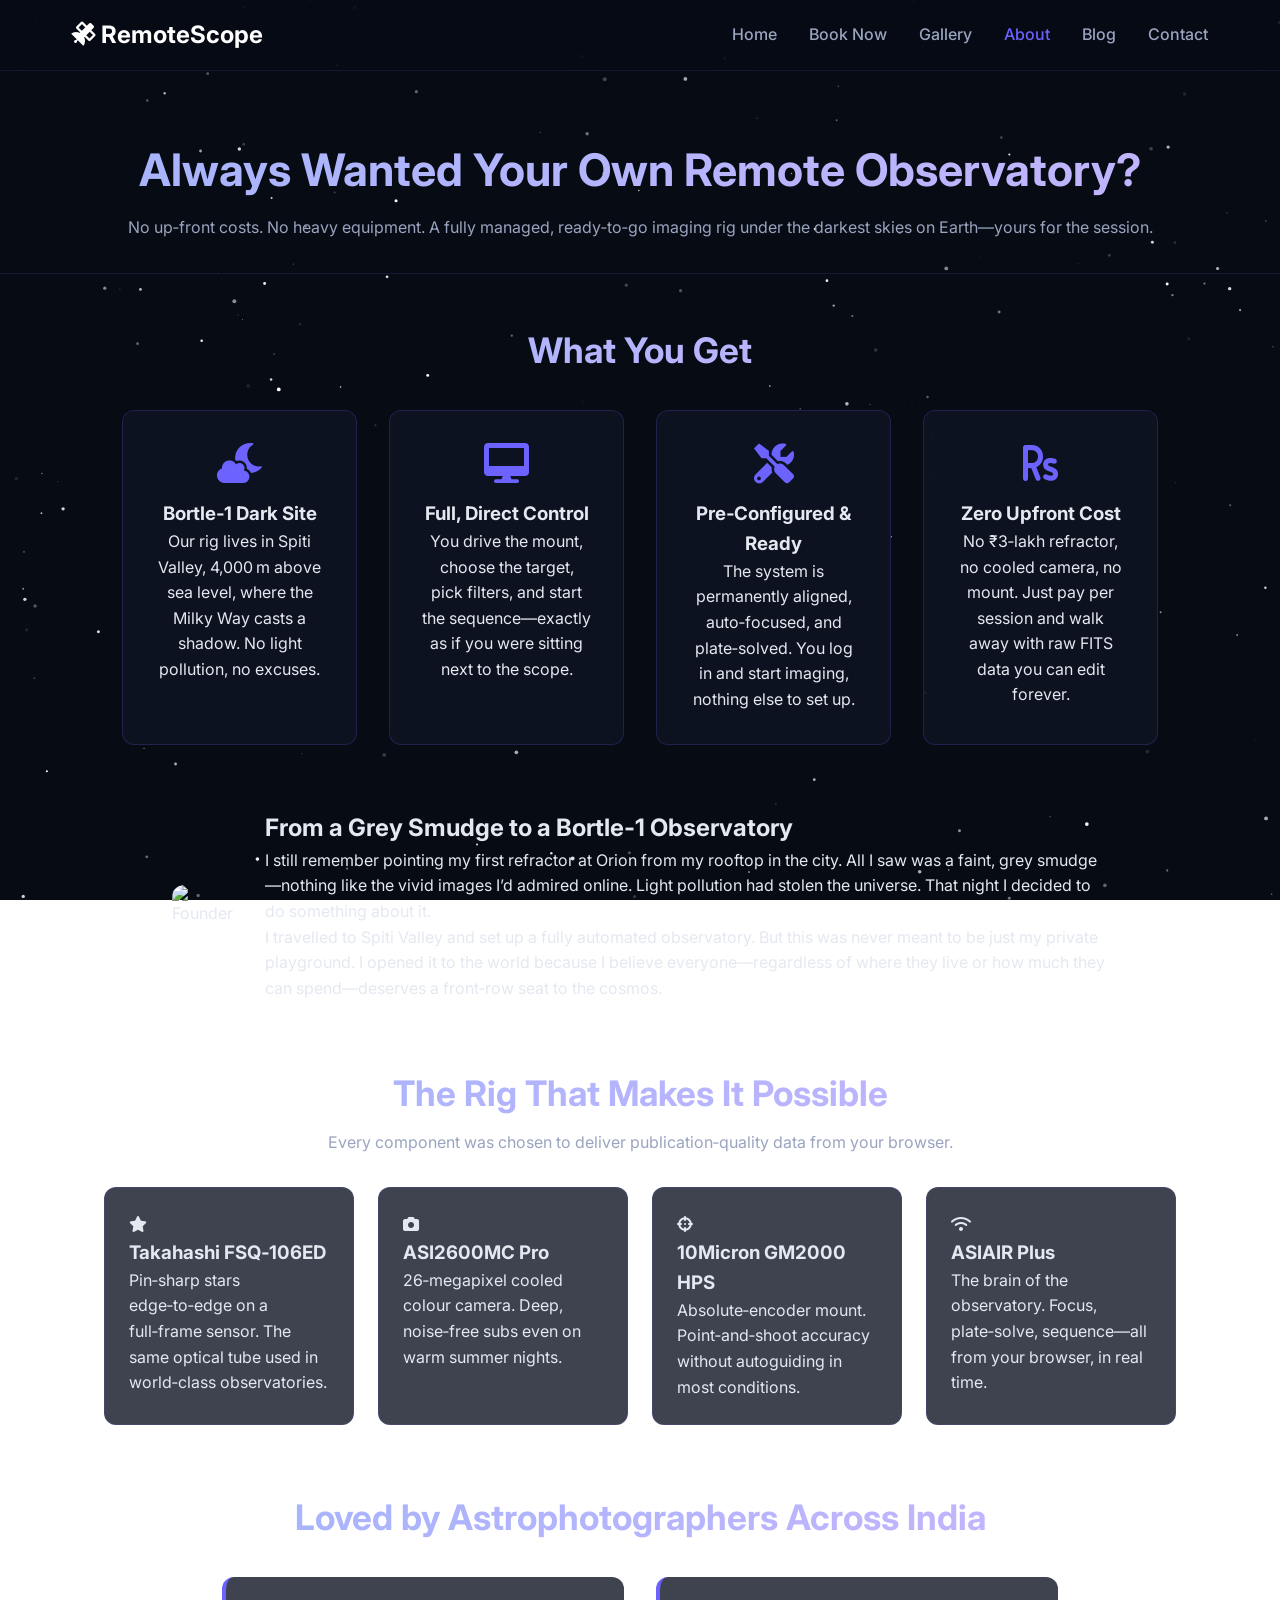
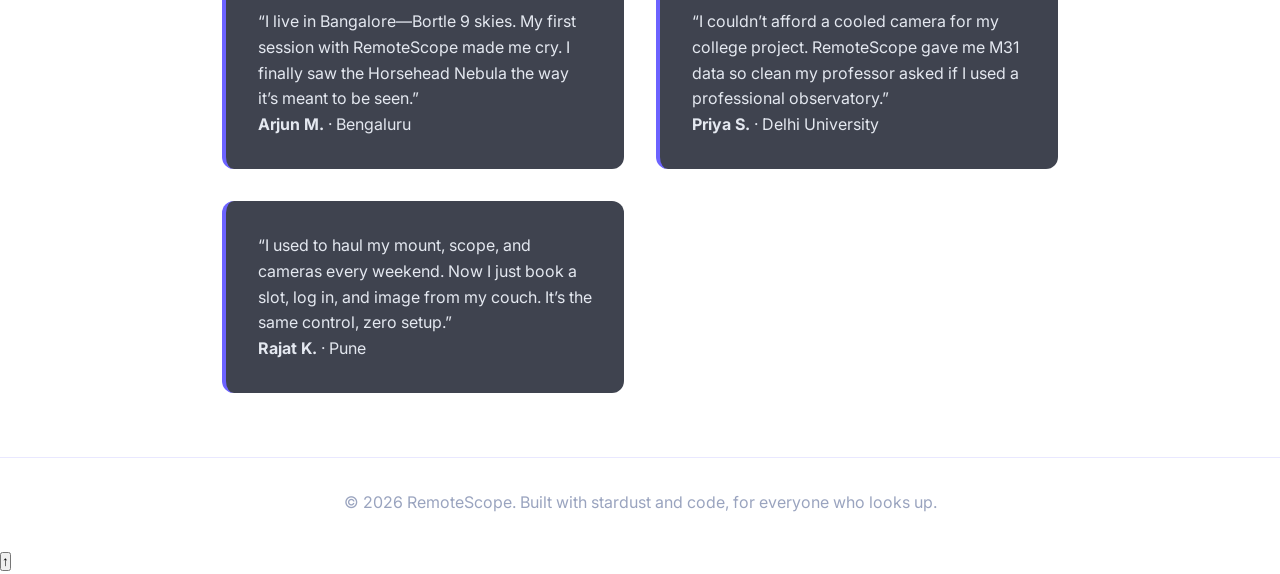
==== commit 3a03b3f0: "Revise about section and update testimonials" ====
--- a/about.html
+++ b/about.html
@@ -25,94 +25,92 @@
   </nav>
 
   <section class="page-hero">
-    <h1>Our Story</h1>
-    <p>Why we built a remote observatory 4,000 metres above sea level – and why you’re the reason it exists.</p>
+    <h1>Always Wanted Your Own Remote Observatory?</h1>
+    <p>No up‑front costs. No heavy equipment. A fully managed, ready‑to‑go imaging rig under the darkest skies on Earth—yours for the session.</p>
   </section>
 
-  <div class="about-section reveal">
-    <div class="founder-img">
-      <!-- Replace with your actual photo: <img src="images/your-photo.jpg" alt="Founder"> -->
-      <img src="https://placehold.co/600x400/0b0f19/6C63FF?text=Your+Photo+Here" alt="Founder">
-    </div>
-    <div class="founder-text">
-      <h2>From a Polluted Sky to a Window on the Universe</h2>
-      <p>I still remember the first time I pointed my tiny refractor at the Orion Nebula from my rooftop in the city. I saw a faint, grey smudge – nothing like the vivid photographs I’d admired online. The culprit? Light pollution. That was the moment I realised that if you can’t escape the city, the universe stays hidden.</p>
-      <p>So I did something about it. I travelled to Spiti Valley, a cold desert in the Himalayas where the sky is classified <strong>Bortle 1</strong> – the darkest on the planet. There, I set up a fully automated observatory with professional-grade equipment. But this isn’t just my private playground. I opened it to the world.</p>
-    </div>
-  </div>
-
-  <section class="features-section reveal">
-    <h2 class="section-title">Why RemoteScope Exists</h2>
+  <!-- The Promise -->
+  <section class="features-section" style="margin-top: 3rem;">
+    <h2 class="section-title">What You Get</h2>
     <div class="features-grid">
       <div class="feature-card">
-        <i class="fas fa-globe-asia"></i>
-        <h3>Democratising Deep‑Sky</h3>
-        <p>Not everyone can drive 12 hours into the mountains or spend ₹3 lakhs on a Takahashi refractor. We’ve removed both barriers. All you need is a browser and curiosity.</p>
+        <i class="fas fa-cloud-moon"></i>
+        <h3>Bortle‑1 Dark Site</h3>
+        <p>Our rig lives in Spiti Valley, 4,000 m above sea level, where the Milky Way casts a shadow. No light pollution, no excuses.</p>
       </div>
       <div class="feature-card">
-        <i class="fas fa-graduation-cap"></i>
-        <h3>Learn by Doing</h3>
-        <p>Point the telescope yourself, choose filters, and see the results live. It’s the fastest way to understand how astrophotography works – no expensive trial and error.</p>
+        <i class="fas fa-desktop"></i>
+        <h3>Full, Direct Control</h3>
+        <p>You drive the mount, choose the target, pick filters, and start the sequence—exactly as if you were sitting next to the scope.</p>
       </div>
       <div class="feature-card">
-        <i class="fas fa-users"></i>
-        <h3>Community & Discovery</h3>
-        <p>Capture data for science, share your images with our growing community, or collaborate with other enthusiasts across the globe – all through a single platform.</p>
+        <i class="fas fa-tools"></i>
+        <h3>Pre‑Configured & Ready</h3>
+        <p>The system is permanently aligned, auto‑focused, and plate‑solved. You log in and start imaging, nothing else to set up.</p>
       </div>
       <div class="feature-card">
-        <i class="fas fa-leaf"></i>
-        <h3>Sustainable Astronomy</h3>
-        <p>Instead of everyone buying their own equipment that sits idle 90% of the time, we share one world‑class rig efficiently. Less waste, more stars.</p>
-      </div>
-      <div class="feature-card">
-        <i class="fas fa-hand-holding-heart"></i>
-        <h3>Inspiring the Next Generation</h3>
-        <p>Students, hobbyists, and dreamers who never imagined touching a telescope can now operate cutting‑edge hardware – and we love seeing their faces light up.</p>
+        <i class="fas fa-rupee-sign"></i>
+        <h3>Zero Upfront Cost</h3>
+        <p>No ₹3‑lakh refractor, no cooled camera, no mount. Just pay per session and walk away with raw FITS data you can edit forever.</p>
       </div>
     </div>
   </section>
 
+  <!-- The Story -->
+  <section class="about-flex reveal" style="margin-top: 4rem;">
+    <div class="founder-img">
+      <img src="https://placehold.co/600x400/0b0f19/6C63FF?text=Your+Photo+Here" alt="Founder">
+    </div>
+    <div class="founder-text">
+      <h2>From a Grey Smudge to a Bortle‑1 Observatory</h2>
+      <p>I still remember pointing my first refractor at Orion from my rooftop in the city. All I saw was a faint, grey smudge—nothing like the vivid images I’d admired online. Light pollution had stolen the universe. That night I decided to do something about it.</p>
+      <p>I travelled to Spiti Valley and set up a fully automated observatory. But this was never meant to be just my private playground. I opened it to the world because I believe everyone—regardless of where they live or how much they can spend—deserves a front‑row seat to the cosmos.</p>
+    </div>
+  </section>
+
+  <!-- The Gear and Its Capabilities -->
   <section class="equipment-section reveal">
-    <h2 class="section-title">The Gear That Makes It Possible</h2>
-    <p class="section-subtitle">Every piece of equipment was chosen to deliver publication‑quality images – even from your browser.</p>
+    <h2 class="section-title">The Rig That Makes It Possible</h2>
+    <p class="section-subtitle">Every component was chosen to deliver publication‑quality data from your browser.</p>
     <div class="equipment-grid">
       <div class="equipment-card">
         <i class="fas fa-star"></i>
         <h3>Takahashi FSQ‑106ED</h3>
-        <p>A legendary apochromatic refractor renowned for pinpoint stars across a wide field – the same telescope used by observatories worldwide.</p>
+        <p>Pin‑sharp stars edge‑to‑edge on a full‑frame sensor. The same optical tube used in world‑class observatories.</p>
       </div>
       <div class="equipment-card">
         <i class="fas fa-camera"></i>
         <h3>ASI2600MC Pro</h3>
-        <p>A cooled, 26‑megapixel colour camera that captures stunning detail on nebulae, galaxies, and comets without the complexity of monochrome sensors.</p>
+        <p>26‑megapixel cooled colour camera. Deep, noise‑free subs even on warm summer nights.</p>
       </div>
       <div class="equipment-card">
-        <i class="fas fa-dharmachakra"></i>
+        <i class="fas fa-crosshairs"></i>
         <h3>10Micron GM2000 HPS</h3>
-        <p>Absolute‑encoder robotic mount that tracks the sky with sub‑arcsecond precision – no guiding needed in most conditions.</p>
+        <p>Absolute‑encoder mount. Point‑and‑shoot accuracy without autoguiding in most conditions.</p>
       </div>
       <div class="equipment-card">
         <i class="fas fa-wifi"></i>
         <h3>ASIAIR Plus</h3>
-        <p>The brain of the observatory. It lets you control everything – focusing, plate‑solving, sequencing – from anywhere in the world, in real time.</p>
+        <p>The brain of the observatory. Focus, plate‑solve, sequence—all from your browser, in real time.</p>
       </div>
     </div>
   </section>
 
+  <!-- Social Proof -->
   <section class="testimonials-section reveal">
-    <h2 class="section-title">What Our Community Says</h2>
+    <h2 class="section-title">Loved by Astrophotographers Across India</h2>
     <div class="testimonial-grid">
       <div class="testimonial-card">
-        <p>“I live in the heart of Bangalore with Bortle 9 skies. RemoteScope gave me access to a pristine sky for the first time. I cried when I saw the Horsehead Nebula on my screen.”</p>
-        <div><strong>Arjun M.</strong> · Astrophotographer, Bengaluru</div>
+        <p>“I live in Bangalore—Bortle 9 skies. My first session with RemoteScope made me cry. I finally saw the Horsehead Nebula the way it’s meant to be seen.”</p>
+        <div><strong>Arjun M.</strong> · Bengaluru</div>
       </div>
       <div class="testimonial-card">
-        <p>“As a student, I could never afford a mount or a cooled camera. RemoteScope let me capture M31 in full glory for my college project. The booking was seamless and the guidance phenomenal.”</p>
-        <div><strong>Priya S.</strong> · Astronomy Student, Delhi</div>
+        <p>“I couldn’t afford a cooled camera for my college project. RemoteScope gave me M31 data so clean my professor asked if I used a professional observatory.”</p>
+        <div><strong>Priya S.</strong> · Delhi University</div>
       </div>
       <div class="testimonial-card">
-        <p>“I’ve been doing astrophotography for years, but hauling gear every weekend was exhausting. Now I just book a slot, log in, and create magic from my couch. Pure joy.”</p>
-        <div><strong>Rajat K.</strong> · Amateur Astronomer, Pune</div>
+        <p>“I used to haul my mount, scope, and cameras every weekend. Now I just book a slot, log in, and image from my couch. It’s the same control, zero setup.”</p>
+        <div><strong>Rajat K.</strong> · Pune</div>
       </div>
     </div>
   </section>
--- a/style.css
+++ b/style.css
@@ -640,6 +640,10 @@
 }
 .blog-card-content {
     padding: 1.5rem;
+}
+select option {
+    background: #0a0f1a;   /* solid dark background for the dropdown list */
+    color: #e4e8f0;        /* light text, same as your body text */
 }
 
 /* Contact */
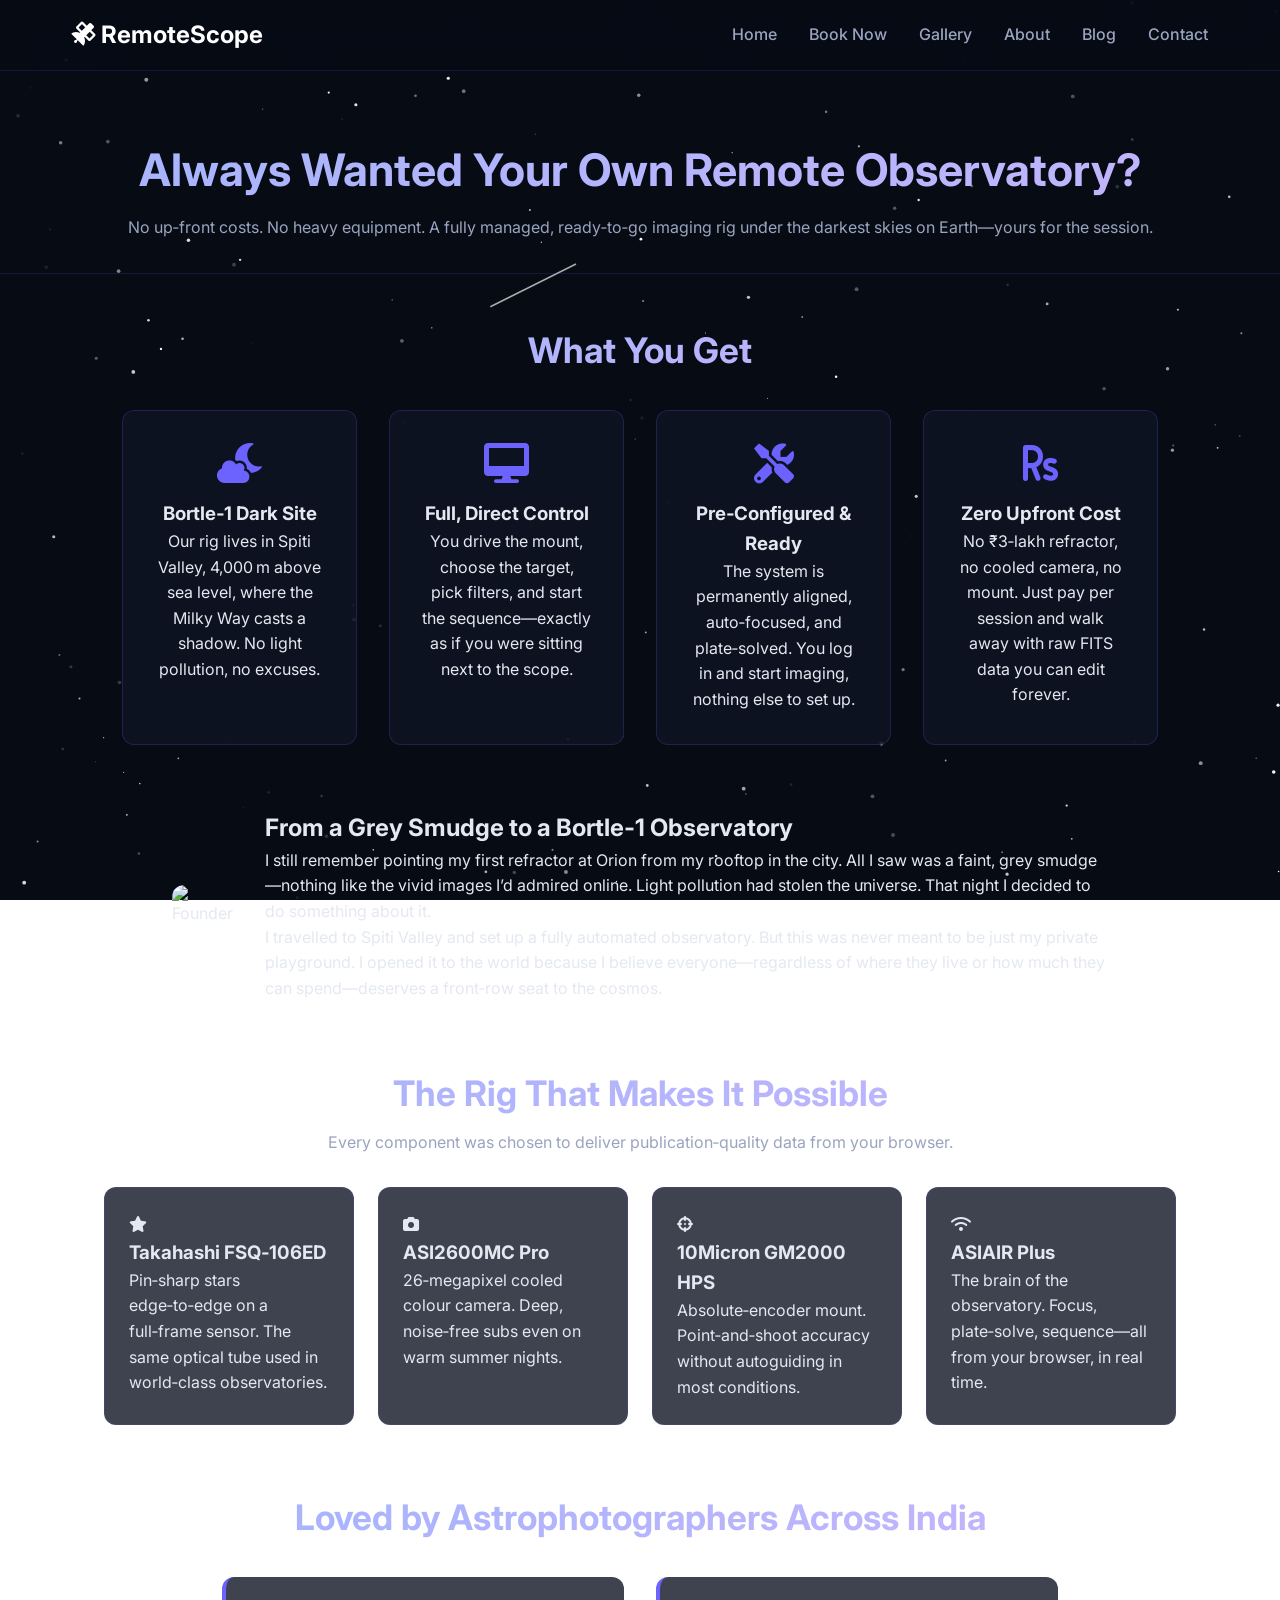
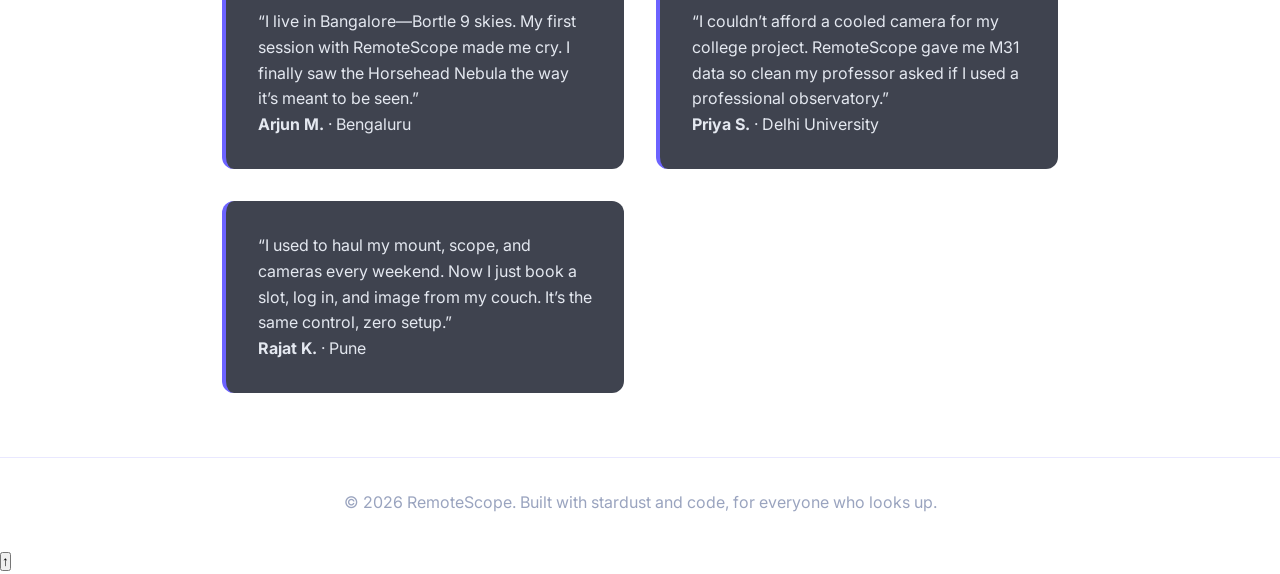
==== commit 8ade94c0: "Implement responsive navbar with menu overlay Added a responsive navigation menu with toggle functio" ====
--- a/about.html
+++ b/about.html
@@ -10,19 +10,34 @@
 </head>
 <body>
   <canvas id="stars-canvas"></canvas>
-  <nav class="navbar">
+<nav class="navbar">
     <div class="nav-container">
-      <a href="index.html" class="logo"><i class="fas fa-satellite"></i> RemoteScope</a>
-      <ul class="nav-links">
-        <li><a href="index.html">Home</a></li>
-        <li><a href="booking.html">Book Now</a></li>
-        <li><a href="gallery.html">Gallery</a></li>
-        <li><a href="about.html" class="active">About</a></li>
-        <li><a href="blog.html">Blog</a></li>
-        <li><a href="contact.html">Contact</a></li>
-      </ul>
+        <a href="index.html" class="logo"><i class="fas fa-satellite"></i> RemoteScope</a>
+        <button class="menu-toggle" id="menu-toggle" aria-label="Open menu">
+            <span class="bar"></span>
+            <span class="bar"></span>
+            <span class="bar"></span>
+        </button>
+        <ul class="nav-links" id="nav-links">
+            <li><a href="index.html">Home</a></li>
+            <li><a href="booking.html">Book Now</a></li>
+            <li><a href="gallery.html">Gallery</a></li>
+            <li><a href="about.html">About</a></li>
+            <li><a href="blog.html">Blog</a></li>
+            <li><a href="contact.html">Contact</a></li>
+        </ul>
     </div>
-  </nav>
+</nav>
+    <div class="menu-overlay" id="menu-overlay">
+    <div class="overlay-content">
+        <a href="index.html" class="overlay-link">Home</a>
+        <a href="booking.html" class="overlay-link">Book Now</a>
+        <a href="gallery.html" class="overlay-link">Gallery</a>
+        <a href="about.html" class="overlay-link">About</a>
+        <a href="blog.html" class="overlay-link">Blog</a>
+        <a href="contact.html" class="overlay-link">Contact</a>
+    </div>
+</div>
 
   <section class="page-hero">
     <h1>Always Wanted Your Own Remote Observatory?</h1>
--- a/style.css
+++ b/style.css
@@ -410,17 +410,20 @@
     display: grid;
     grid-template-columns: 1fr 350px;
     gap: 2rem;
-    max-width: 1200px;
-    margin: 2rem auto;
-    padding: 0 2rem;
+    max-width: none;            /* remove the cap, let it stretch full width */
+    margin: 2rem 0;             /* remove auto‑centering */
+    padding: 0 2rem;            /* a little breathing room on the edges */
 }
 .booking-form-panel {
+    max-width: 800px;           /* keep the form at a readable width */
+    width: 100%;
+    justify-self: center;       /* center the form inside its column */
+    margin: 0 auto;             /* fallback centering */
+    padding: 2rem;
     background: var(--card-bg);
     backdrop-filter: blur(15px);
     border: 1px solid rgba(108, 99, 255, 0.2);
     border-radius: var(--radius);
-    padding: 2rem;
-    overflow: visible;          /* no scroll, expands naturally */
 }
 .weather-panel {
     background: var(--card-bg);
@@ -907,3 +910,203 @@
         display: flex;
     }
 }
+
+/* ---- Three‑column booking layout ---- */
+.booking-outer {
+    display: grid;
+    grid-template-columns: 45fr 25fr 15fr;   /* 45% - 25% - 15% */
+    gap: 1.5rem;
+    max-width: 1600px;
+    margin: 2rem auto;
+    padding: 0 1.5rem;
+    align-items: start;
+}
+
+/* Existing panels get no extra width – they fill their column */
+.booking-form-panel,
+.targets-panel,
+.weather-panel {
+    width: 100%;
+}
+
+/* ---- Targets panel ---- */
+.targets-panel {
+    background: var(--card-bg);
+    backdrop-filter: blur(15px);
+    border: 1px solid rgba(108, 99, 255, 0.2);
+    border-radius: var(--radius);
+    padding: 1.5rem;
+    max-height: 85vh;
+    overflow-y: auto;
+}
+.targets-panel h2 {
+    font-size: 1.4rem;
+    margin-bottom: 1rem;
+    color: var(--accent);
+    position: sticky;
+    top: 0;
+    background: var(--card-bg);
+    padding-bottom: 0.5rem;
+    z-index: 1;
+}
+.targets-grid {
+    display: flex;
+    flex-direction: column;
+    gap: 1rem;
+}
+.target-card {
+    background: rgba(255,255,255,0.03);
+    border-radius: 10px;
+    overflow: hidden;
+    border: 1px solid rgba(108, 99, 255, 0.08);
+}
+.target-card img {
+    width: 100%;
+    height: 140px;
+    object-fit: cover;
+    display: block;
+}
+.target-card-body {
+    padding: 0.8rem 1rem;
+}
+.target-card-body h4 {
+    margin: 0 0 0.3rem;
+    font-size: 1rem;
+}
+.target-card-body p {
+    margin: 0;
+    font-size: 0.8rem;
+    color: var(--text-secondary);
+    line-height: 1.3;
+}
+.skeleton {
+    animation: pulse 1.5s infinite;
+    background: rgba(255,255,255,0.05);
+    height: 100px;
+    color: transparent;
+}
+@keyframes pulse {
+    0% { opacity: 0.3; }
+    50% { opacity: 0.6; }
+    100% { opacity: 0.3; }
+}
+
+/* Responsive: stack everything on mobile */
+@media (max-width: 768px) {
+    .booking-outer {
+        grid-template-columns: 1fr;
+    }
+    .targets-panel,
+    .weather-panel {
+        max-height: none;
+    }
+}
+/* ============================================
+   BEST TARGETS CAROUSEL
+   ============================================ */
+.targets-carousel-section {
+    max-width: 1400px;
+    margin: 4rem auto;
+    padding: 0 2rem;
+}
+.carousel-wrapper {
+    position: relative;
+    display: flex;
+    align-items: center;
+    margin-top: 2rem;
+}
+.carousel-track {
+    display: flex;
+    gap: 1.5rem;
+    overflow-x: auto;
+    scroll-behavior: smooth;
+    scroll-snap-type: x mandatory;
+    -webkit-overflow-scrolling: touch;
+    padding: 0.5rem 0;
+    flex: 1;
+}
+/* Hide scrollbar for cleaner look */
+.carousel-track::-webkit-scrollbar {
+    display: none;
+}
+.carousel-track {
+    -ms-overflow-style: none;
+    scrollbar-width: none;
+}
+.carousel-card {
+    flex: 0 0 280px;
+    scroll-snap-align: start;
+    background: var(--card-bg);
+    backdrop-filter: blur(10px);
+    border: 1px solid rgba(108, 99, 255, 0.2);
+    border-radius: var(--radius);
+    overflow: hidden;
+    transition: transform 0.3s;
+}
+.carousel-card:hover {
+    transform: translateY(-4px);
+}
+.carousel-card img {
+    width: 100%;
+    height: 180px;
+    object-fit: cover;
+    display: block;
+}
+.carousel-card-body {
+    padding: 1rem;
+}
+.carousel-card-body h4 {
+    margin: 0 0 0.4rem;
+    color: var(--text);
+    font-size: 1rem;
+}
+.carousel-card-body p {
+    margin: 0;
+    color: var(--text-secondary);
+    font-size: 0.8rem;
+    line-height: 1.3;
+}
+.carousel-arrow {
+    background: var(--card-bg);
+    backdrop-filter: blur(10px);
+    border: 1px solid rgba(108, 99, 255, 0.3);
+    color: var(--text);
+    width: 48px;
+    height: 48px;
+    border-radius: 50%;
+    cursor: pointer;
+    font-size: 1.2rem;
+    display: flex;
+    align-items: center;
+    justify-content: center;
+    transition: background 0.3s, transform 0.2s;
+    z-index: 2;
+    flex-shrink: 0;
+}
+.carousel-arrow:hover {
+    background: var(--accent);
+    color: white;
+    transform: scale(1.05);
+}
+.carousel-arrow.left {
+    margin-right: 1rem;
+}
+.carousel-arrow.right {
+    margin-left: 1rem;
+}
+
+/* Mobile: 1 full card, perfectly snapped */
+@media (max-width: 768px) {
+    .carousel-track {
+        gap: 0;                     /* remove the gap so the card fills the width */
+        scroll-snap-type: x mandatory;
+    }
+    .carousel-card {
+        flex: 0 0 100%;             /* one card = 100% of the track */
+        scroll-snap-align: center;  /* always snap exactly into view */
+        border-radius: 0;           /* optional – remove rounded corners on mobile for edge‑to‑edge look */
+    }
+    .carousel-card img {
+        height: 220px;              /* slightly taller for mobile screens */
+    }
+}
